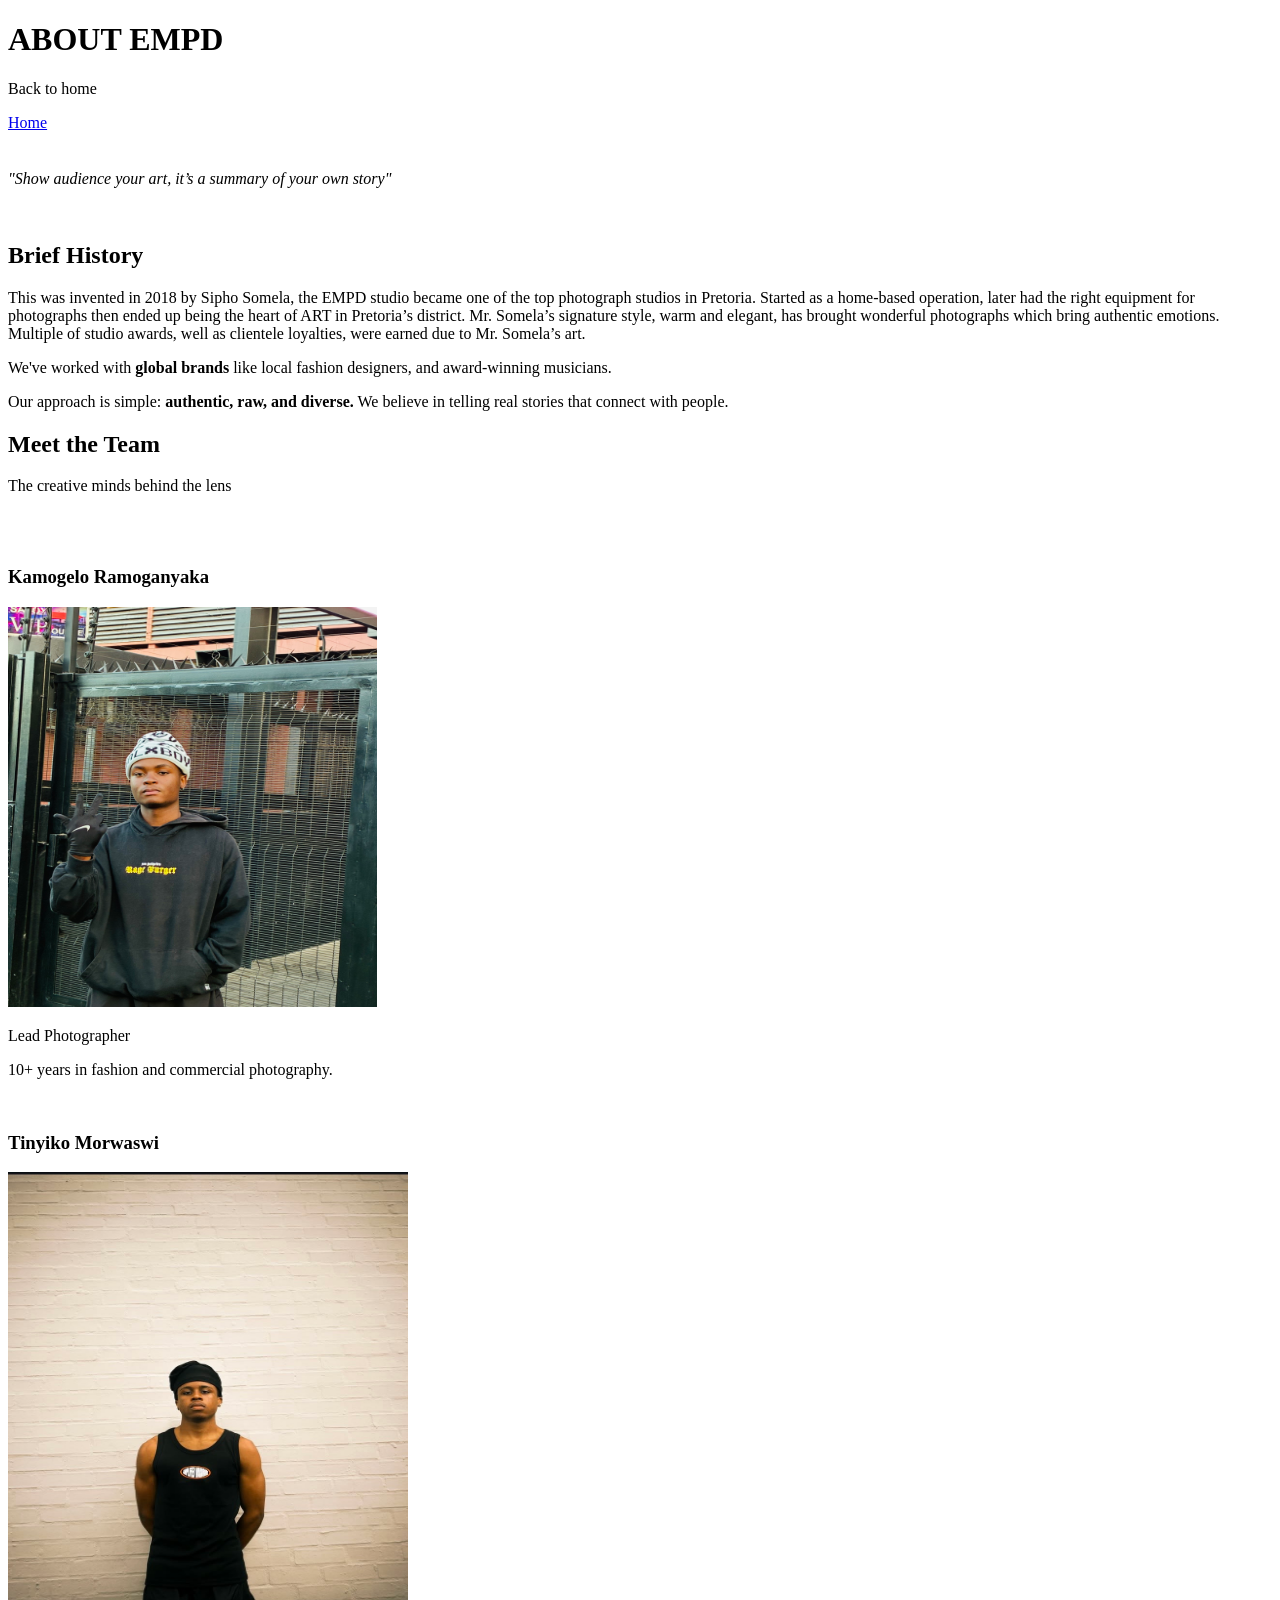
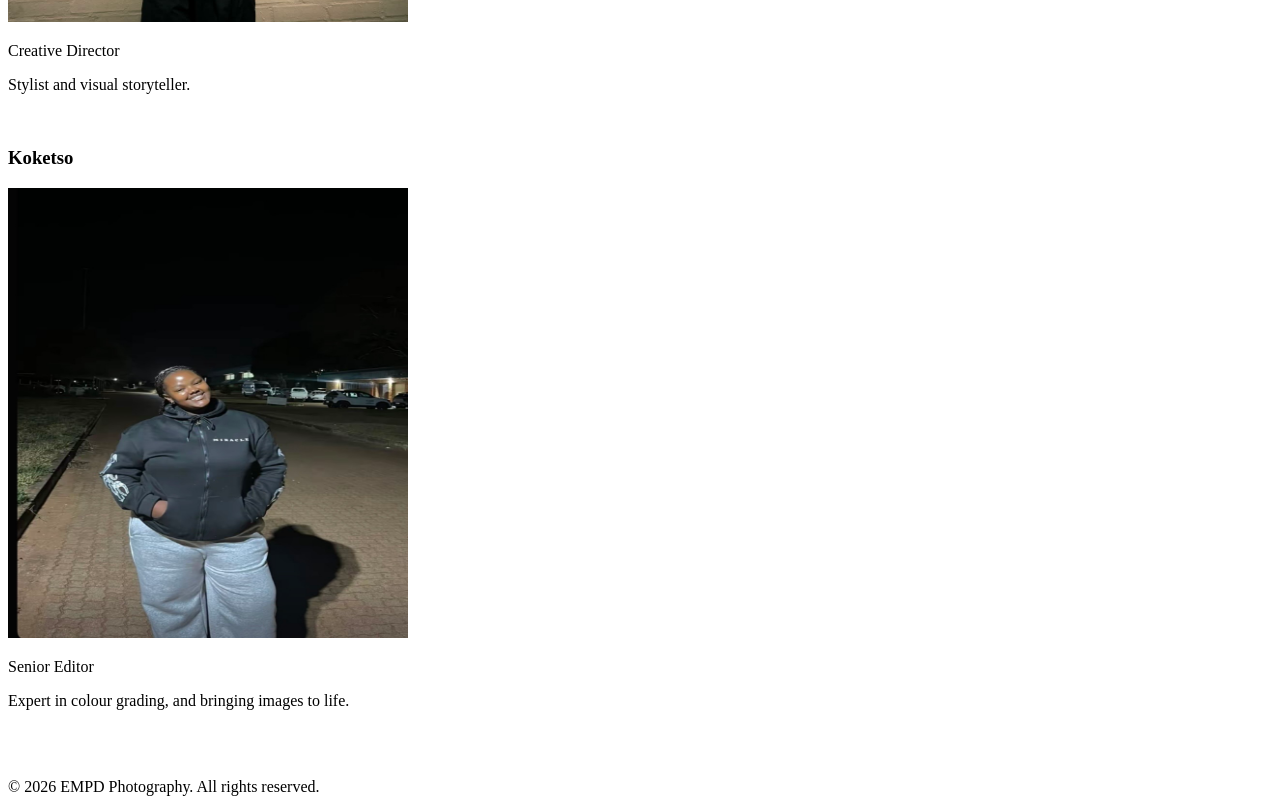
==== about.html @ b6ccffa9 "first commit" ====
<!DOCTYPE html>
<html lang="en">
<head>
    <meta charset="UTF-8">
    <meta name="viewport" content="width=device-width, initial-scale=1.0">
    <title>About</title>
</head>
<body>
    <h1>ABOUT <span> EMPD </span></h1>
     <section >
        <p>Back to home </p>
        <a href="index.html" > Home </a>
        
        <div >
            <br>
            <h2></h2>
            <p><em>"Show audience your art, it’s a summary of your own story"</em></p>
            <br>
            <!--image-->
            <h2>Brief History</h2>
    
            <p>This was invented in 2018 by Sipho Somela, the EMPD studio became one of the top photograph studios in Pretoria.
                 Started as a home-based operation, later had the right equipment for photographs then ended up being the heart of ART in Pretoria’s district.
                 Mr. Somela’s signature style, warm and elegant, has brought wonderful photographs which bring authentic emotions.
                 Multiple of studio awards, well as clientele loyalties, were earned due to Mr. Somela’s art.</p>
                 <p>We've worked with <strong>global brands</strong> like local fashion designers, and award-winning musicians. </p>
                    
                <p>Our approach is simple: <strong>authentic, raw, and diverse.</strong> We believe in telling real stories that connect with people.</p>
            <div >



               <section >
                  <div >
                        <h2 >Meet the Team</h2>
                        <p>The creative minds behind the lens</p>
                         <br>
                         <br>
            
                  <div >
                <!-- Team Member 1 -->
                    <div >
                       
                           <div >
                            
                            <h3>Kamogelo Ramoganyaka</h3>
                             </div>
                           <img src="images\kamo.jpeg" alt="Kamogelo Ramoganyaka" width="369" height="400" > 
                    </div>
                    
                    <p >Lead Photographer</p>
                    <p>10+ years in fashion and commercial photography.</p>
                </div>
                <br>

                <!-- Team Member 2 -->
                <div >
                    <div>
                        <div>
                            
                            <h3>Tinyiko Morwaswi</h3>
                        </div>
                        <img src="images\tj.jpg" alt="Tinyiko Morwaswi" width="400" height="450"> 
                    </div>
                    
                    <p >Creative Director</p>
                    <p >Stylist and visual storyteller.</p>
                </div>
                <br>

                <!-- Team Member 3 -->
                <div >
                    <div>
                        <div>
                            
                            <h3>Koketso</h3>
                        </div>
                        <img src="images\koketso.jpg" alt="Koketso" width="400" height="450"> 
                    </div>
                    
                    <p>Senior Editor</p>
                    <p>Expert in colour grading, and bringing images to life.</p>
                </div>
            </div>
        </div>
      

        
        
    </section>
    <br>
    <br>
    <div >
                <p>&copy; 2026 EMPD Photography. All rights reserved.</p>
            </div>
    
</body>
</html>
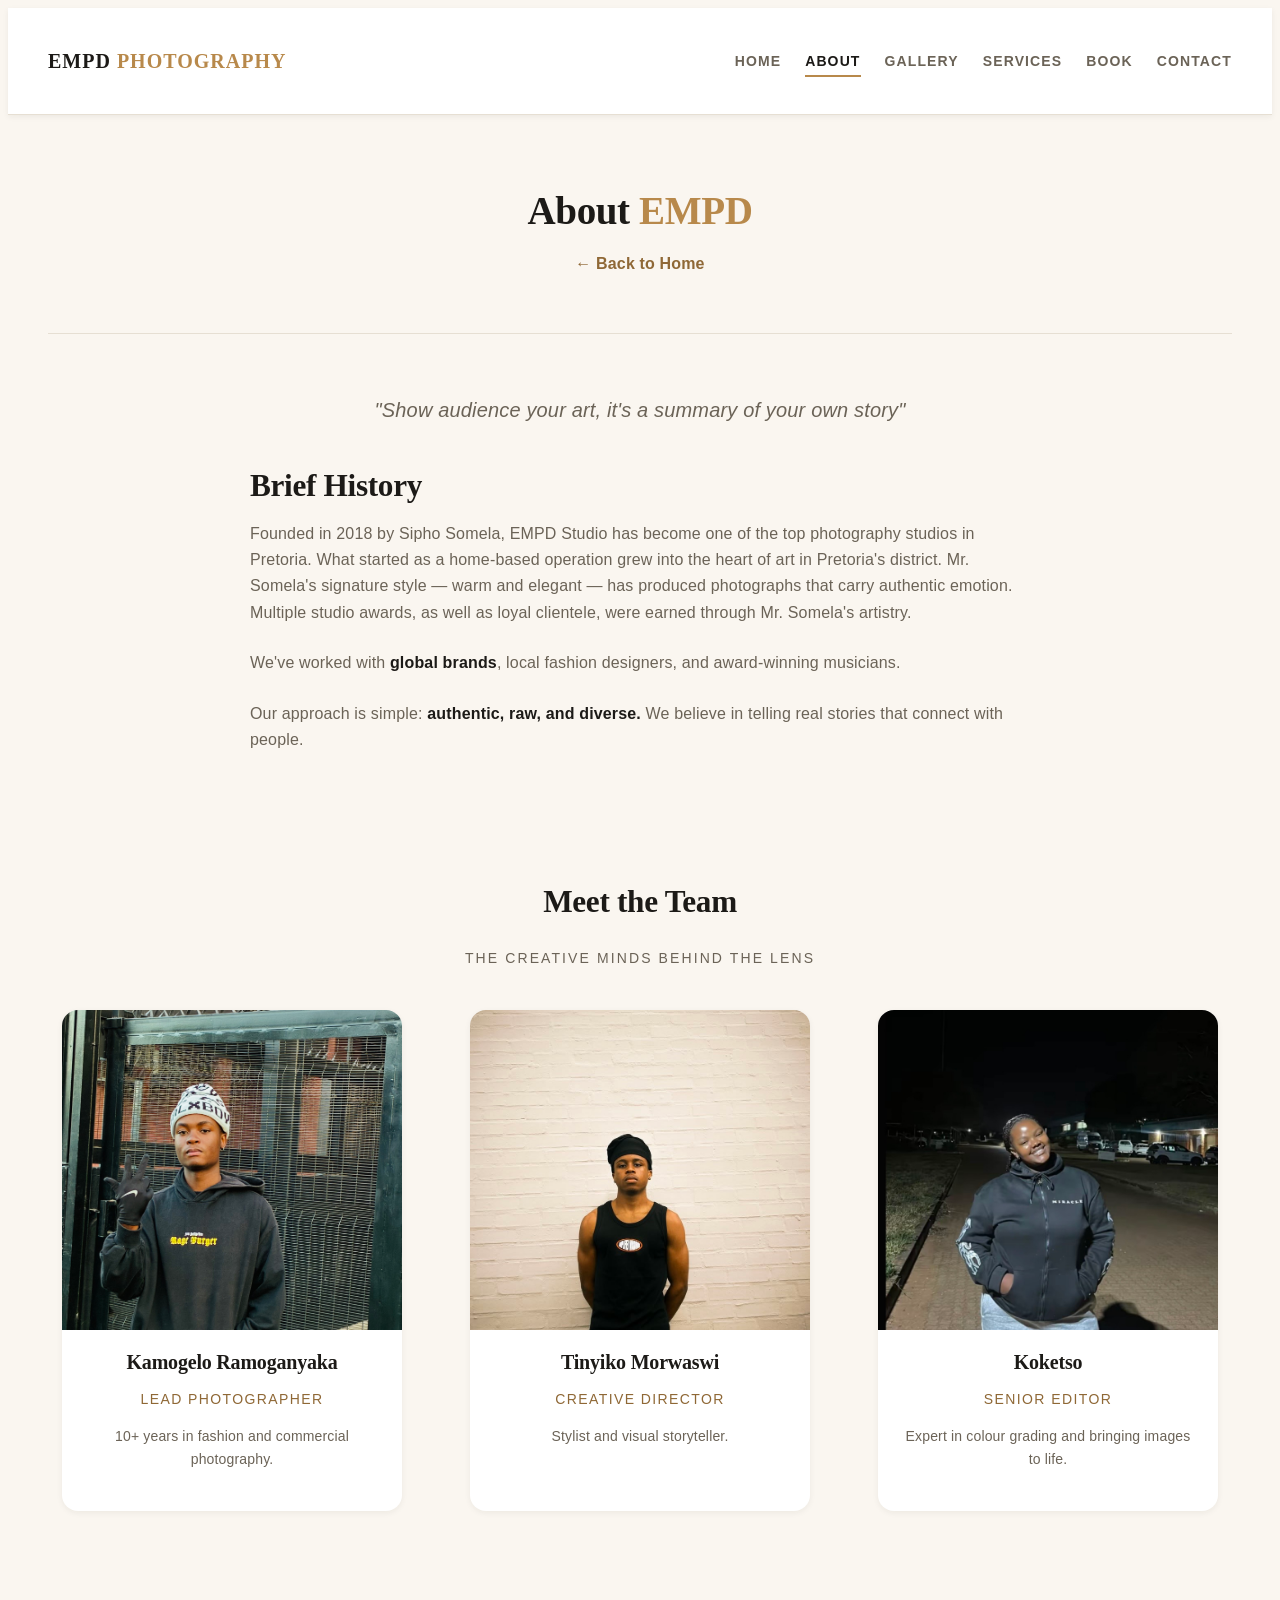
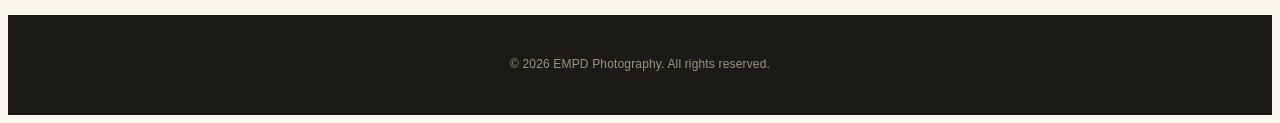
==== commit f55440b9: "new file( css) well as changes in html" ====
--- a/about.html
+++ b/about.html
@@ -4,95 +4,81 @@
     <meta charset="UTF-8">
     <meta name="viewport" content="width=device-width, initial-scale=1.0">
     <title>About</title>
+    <link rel="stylesheet" href="style.css">
 </head>
 <body>
-    <h1>ABOUT <span> EMPD </span></h1>
-     <section >
-        <p>Back to home </p>
-        <a href="index.html" > Home </a>
-        
-        <div >
-            <br>
-            <h2></h2>
-            <p><em>"Show audience your art, it’s a summary of your own story"</em></p>
-            <br>
-            <!--image-->
+     <header class="site-header">
+        <h1 class="logo">EMPD <span>Photography</span></h1>
+        <nav class="main-nav" aria-label="Main navigation">
+            <ul>
+                <li><a href="index.html">Home</a></li>
+                <li><a href="about.html" class="active">About</a></li>
+                <li><a href="gallery.html">Gallery</a></li>
+                <li><a href="service.html">Services</a></li>
+                <li><a href="book.html">Book</a></li>
+                <li><a href="contact.html">Contact</a></li>
+            </ul>
+        </nav>
+    </header>
+
+    <main>
+
+        <section class="page-hero">
+            <h1>About <span>EMPD</span></h1>
+            <p><a href="index.html" class="text-link">← Back to Home</a></p>
+        </section>
+
+        <section class="about-story">
+            <p class="quote"><em>"Show audience your art, it's a summary of your own story"</em></p>
+
             <h2>Brief History</h2>
-    
-            <p>This was invented in 2018 by Sipho Somela, the EMPD studio became one of the top photograph studios in Pretoria.
-                 Started as a home-based operation, later had the right equipment for photographs then ended up being the heart of ART in Pretoria’s district.
-                 Mr. Somela’s signature style, warm and elegant, has brought wonderful photographs which bring authentic emotions.
-                 Multiple of studio awards, well as clientele loyalties, were earned due to Mr. Somela’s art.</p>
-                 <p>We've worked with <strong>global brands</strong> like local fashion designers, and award-winning musicians. </p>
-                    
-                <p>Our approach is simple: <strong>authentic, raw, and diverse.</strong> We believe in telling real stories that connect with people.</p>
-            <div >
+            <p>
+                Founded in 2018 by Sipho Somela, EMPD Studio has become one of the top photography studios in Pretoria.
+                What started as a home-based operation grew into the heart of art in Pretoria's district.
+                Mr. Somela's signature style — warm and elegant — has produced photographs that carry authentic emotion.
+                Multiple studio awards, as well as loyal clientele, were earned through Mr. Somela's artistry.
+            </p>
+            <p>We've worked with <strong>global brands</strong>, local fashion designers, and award-winning musicians.</p>
+            <p>Our approach is simple: <strong>authentic, raw, and diverse.</strong> We believe in telling real stories that connect with people.</p>
+        </section>
 
+        <section class="team">
+            <header class="section-head">
+                <h2>Meet the Team</h2>
+                <p>The creative minds behind the lens</p>
+            </header>
 
+            <div class="team-grid">
 
-               <section >
-                  <div >
-                        <h2 >Meet the Team</h2>
-                        <p>The creative minds behind the lens</p>
-                         <br>
-                         <br>
-            
-                  <div >
-                <!-- Team Member 1 -->
-                    <div >
-                       
-                           <div >
-                            
-                            <h3>Kamogelo Ramoganyaka</h3>
-                             </div>
-                           <img src="images\kamo.jpeg" alt="Kamogelo Ramoganyaka" width="369" height="400" > 
-                    </div>
-                    
-                    <p >Lead Photographer</p>
+                <article class="team-member">
+                    <img src="images/kamo.jpeg" alt="Kamogelo Ramoganyaka" width="369" height="400">
+                    <h3>Kamogelo Ramoganyaka</h3>
+                    <p class="role">Lead Photographer</p>
                     <p>10+ years in fashion and commercial photography.</p>
-                </div>
-                <br>
+                </article>
 
-                <!-- Team Member 2 -->
-                <div >
-                    <div>
-                        <div>
-                            
-                            <h3>Tinyiko Morwaswi</h3>
-                        </div>
-                        <img src="images\tj.jpg" alt="Tinyiko Morwaswi" width="400" height="450"> 
-                    </div>
-                    
-                    <p >Creative Director</p>
-                    <p >Stylist and visual storyteller.</p>
-                </div>
-                <br>
+                <article class="team-member">
+                    <img src="images/tj.jpg" alt="Tinyiko Morwaswi" width="400" height="450">
+                    <h3>Tinyiko Morwaswi</h3>
+                    <p class="role">Creative Director</p>
+                    <p>Stylist and visual storyteller.</p>
+                </article>
 
-                <!-- Team Member 3 -->
-                <div >
-                    <div>
-                        <div>
-                            
-                            <h3>Koketso</h3>
-                        </div>
-                        <img src="images\koketso.jpg" alt="Koketso" width="400" height="450"> 
-                    </div>
-                    
-                    <p>Senior Editor</p>
-                    <p>Expert in colour grading, and bringing images to life.</p>
-                </div>
+                <article class="team-member">
+                    <img src="images/koketso.jpg" alt="Koketso" width="400" height="450">
+                    <h3>Koketso</h3>
+                    <p class="role">Senior Editor</p>
+                    <p>Expert in colour grading and bringing images to life.</p>
+                </article>
+
             </div>
-        </div>
-      
+        </section>
 
-        
-        
-    </section>
-    <br>
-    <br>
-    <div >
-                <p>&copy; 2026 EMPD Photography. All rights reserved.</p>
-            </div>
+    </main>
+
+    <footer class="site-footer">
+        <p>&copy; 2026 EMPD Photography. All rights reserved.</p>
+    </footer>
     
 </body>
 </html>
--- a/style.css
+++ b/style.css
@@ -0,0 +1,730 @@
+*::before,
+*::after {
+    box-sizing: border-box;
+    margin: 0;
+    padding: 0;
+}
+html {
+    scroll-behavior: smooth;
+    -webkit-text-size-adjust: 100%;
+}
+
+img, picture, video {
+    display: block;
+    max-width: 100%;
+    height: auto;
+}
+ul, ol { list-style: none; }
+
+a { text-decoration: none; color: inherit; }
+
+button, input, textarea, select {
+    font: inherit;
+    color: inherit;
+}
+:root {
+    --color-bg:          #faf6f0;
+    --color-surface:     #ffffff;
+    --color-ink:         #1c1a17;
+    --color-muted:       #6b6357;
+    --color-border:      #e6dfd3;
+    --color-primary:     #1c1a17;
+    --color-accent:      #b8894b;
+    --color-accent-dark: #8f6836;
+
+    --fs-xs:   0.75rem;
+    --fs-sm:   0.875rem;
+    --fs-base: 1rem;
+    --fs-md:   1.25rem;
+    --fs-lg:   1.563rem;
+    --fs-xl:   1.953rem;
+    --fs-2xl:  2.441rem;
+    --fs-3xl:  3.052rem;
+
+    --space-xs: 0.5rem;
+    --space-sm: 1rem;
+    --space-md: 1.5rem;
+    --space-lg: 2.5rem;
+    --space-xl: 4rem;
+
+    --radius:    10px;
+    --radius-lg: 16px;
+    --shadow-sm: 0 2px 6px rgba(28, 26, 23, 0.06);
+    --shadow-md: 0 8px 24px rgba(28, 26, 23, 0.08);
+    --shadow-lg: 0 16px 40px rgba(28, 26, 23, 0.12);
+
+    --font-body: "Helvetica Neue", Helvetica, Arial, sans-serif;
+    --font-head: Georgia, "Times New Roman", serif;
+
+    --container: 1200px;
+}
+body {
+    font-family: var(--font-body);
+    font-size: var(--fs-base);
+    line-height: 1.65;
+    color: var(--color-ink);
+    background-color: var(--color-bg);
+    letter-spacing: 0.01em;
+}
+h1, h2, h3, h4 {
+    font-family: var(--font-head);
+    font-weight: 700;
+    line-height: 1.2;
+    letter-spacing: -0.01em;
+    color: var(--color-ink);
+}
+
+h1 { font-size: var(--fs-2xl); }
+h2 { font-size: var(--fs-xl); }
+h3 { font-size: var(--fs-lg); }
+h4 { font-size: var(--fs-md); }
+
+p { margin-bottom: var(--space-sm); }
+em { font-style: italic; color: var(--color-muted); }
+strong { font-weight: 700; color: var(--color-ink); }
+span { color: var(--color-accent); }
+
+.site-header {
+    display: flex;
+    align-items: center;
+    justify-content: space-between;
+    gap: var(--space-md);
+    padding: var(--space-md) var(--space-lg);
+    background-color: var(--color-surface);
+    border-bottom: 1px solid var(--color-border);
+    position: sticky;
+    top: 0;
+    z-index: 100;
+    box-shadow: var(--shadow-sm);
+}
+.logo {
+    font-size: var(--fs-md);
+    letter-spacing: 0.05em;
+    text-transform: uppercase;
+}
+
+.main-nav ul {
+    display: flex;
+    align-items: center;
+    gap: var(--space-md);
+    flex-wrap: wrap;
+}
+.main-nav a {
+    font-size: var(--fs-sm);
+    font-weight: 600;
+    text-transform: uppercase;
+    letter-spacing: 0.08em;
+    color: var(--color-muted);
+    padding: 0.35rem 0;
+    border-bottom: 2px solid transparent;
+    transition: color 0.2s ease, border-color 0.2s ease;
+}
+.main-nav a:hover,
+.main-nav a:focus-visible {
+    color: var(--color-ink);
+    border-bottom-color: var(--color-accent);
+    outline: none;
+}
+
+.main-nav a.active {
+    color: var(--color-ink);
+    border-bottom-color: var(--color-accent);
+}
+main {
+    max-width: var(--container);
+    margin: 0 auto;
+    padding: 0 var(--space-lg);
+}
+section { padding: var(--space-lg) 0; }
+
+.section-head {
+    text-align: center;
+    margin-bottom: var(--space-lg);
+}
+
+.section-head p {
+    color: var(--color-muted);
+    font-size: var(--fs-sm);
+    text-transform: uppercase;
+    letter-spacing: 0.15em;
+}.hero {
+    padding: var(--space-xl) 0;
+    text-align: center;
+    border-bottom: 1px solid var(--color-border);
+}
+
+.hero-content {
+    max-width: 720px;
+    margin: 0 auto;
+    display: flex;
+    flex-direction: column;
+    gap: var(--space-md);
+    align-items: center;
+}
+.hero .tagline {
+    font-size: var(--fs-md);
+    color: var(--color-muted);
+}
+
+.hero h2 { font-size: var(--fs-3xl); }
+
+.hero-actions {
+    display: flex;
+    gap: var(--space-sm);
+    flex-wrap: wrap;
+    justify-content: center;
+}
+.btn {
+    display: inline-block;
+    padding: 0.85rem 1.75rem;
+    border-radius: var(--radius);
+    font-size: var(--fs-sm);
+    font-weight: 700;
+    letter-spacing: 0.1em;
+    text-transform: uppercase;
+    border: 2px solid transparent;
+    cursor: pointer;
+    transition: background-color 0.2s ease,
+                color 0.2s ease,
+                border-color 0.2s ease,
+                transform 0.15s ease;
+}
+.btn-primary {
+    background-color: var(--color-primary);
+    color: #fff;
+}
+
+.btn-primary:hover,
+.btn-primary:focus-visible {
+    background-color: var(--color-accent);
+    color: #fff;
+    transform: translateY(-2px);
+    outline: none;
+}
+.btn-outline {
+    background-color: transparent;
+    color: var(--color-ink);
+    border-color: var(--color-ink);
+}
+
+.btn-outline:hover,
+.btn-outline:focus-visible {
+    background-color: var(--color-ink);
+    color: #fff;
+    transform: translateY(-2px);
+    outline: none;
+}
+.text-link {
+    color: var(--color-accent-dark);
+    font-weight: 600;
+    border-bottom: 1px solid transparent;
+    transition: border-color 0.2s ease, color 0.2s ease;
+}
+
+.text-link:hover,
+.text-link:focus-visible {
+    border-bottom-color: var(--color-accent);
+    color: var(--color-ink);
+    outline: none;
+}
+.projects-grid {
+    display: grid;
+    grid-template-columns: repeat(auto-fit, minmax(240px, 1fr));
+    gap: var(--space-md);
+}
+
+.project-card {
+    background-color: var(--color-surface);
+    border-radius: var(--radius-lg);
+    overflow: hidden;
+    box-shadow: var(--shadow-sm);
+    transition: transform 0.25s ease, box-shadow 0.25s ease;
+    display: flex;
+    flex-direction: column;
+}
+.project-card:hover {
+    transform: translateY(-6px);
+    box-shadow: var(--shadow-lg);
+}
+
+.project-card img {
+    width: 100%;
+    height: 240px;
+    object-fit: cover;
+}
+.project-card h3,
+.project-card p { padding: 0 var(--space-md); }
+
+.project-card h3 {
+    margin-top: var(--space-sm);
+    font-size: var(--fs-md);
+}
+
+.project-card p {
+    padding-bottom: var(--space-md);
+    color: var(--color-muted);
+    font-size: var(--fs-sm);
+}
+.info-strip {
+    display: grid;
+    grid-template-columns: repeat(auto-fit, minmax(280px, 1fr));
+    gap: var(--space-md);
+    border-top: 1px solid var(--color-border);
+    border-bottom: 1px solid var(--color-border);
+}
+.info-card {
+    text-align: center;
+    padding: var(--space-lg);
+    background-color: var(--color-surface);
+    border-radius: var(--radius-lg);
+    box-shadow: var(--shadow-sm);
+}
+
+.info-card h3 { margin-bottom: var(--space-xs); }
+
+.info-card p {
+    color: var(--color-muted);
+    margin-bottom: var(--space-sm);
+}
+.page-hero {
+    text-align: center;
+    padding: var(--space-lg) 0;
+    border-bottom: 1px solid var(--color-border);
+}
+
+.page-hero h1 {
+    font-size: var(--fs-2xl);
+    margin-bottom: var(--space-xs);
+}
+.page-hero p { color: var(--color-muted); }
+
+.about-story {
+    max-width: 780px;
+    margin: 0 auto;
+}
+
+.about-story .quote {
+    font-size: var(--fs-md);
+    text-align: center;
+    margin-bottom: var(--space-lg);
+}
+
+.about-story h2 { margin-bottom: var(--space-sm); }
+
+.about-story p {
+    color: var(--color-muted);
+    margin-bottom: var(--space-md);
+}
+
+.team-grid {
+    display: grid;
+    grid-template-columns: repeat(auto-fit, minmax(240px, 1fr));
+    gap: var(--space-lg);
+    justify-items: center;
+}
+
+.team-member {
+    background-color: var(--color-surface);
+    border-radius: var(--radius-lg);
+    overflow: hidden;
+    text-align: center;
+    padding-bottom: var(--space-md);
+    box-shadow: var(--shadow-sm);
+    transition: transform 0.25s ease, box-shadow 0.25s ease;
+    width: 100%;
+    max-width: 340px;
+}
+
+.team-member:hover {
+    transform: translateY(-6px);
+    box-shadow: var(--shadow-md);
+}
+
+.team-member img {
+    width: 100%;
+    height: 320px;
+    object-fit: cover;
+    margin-bottom: var(--space-sm);
+}
+
+.team-member h3 {
+    font-size: var(--fs-md);
+    margin-bottom: 0.25rem;
+}
+
+.team-member .role {
+    color: var(--color-accent-dark);
+    font-size: var(--fs-sm);
+    text-transform: uppercase;
+    letter-spacing: 0.1em;
+    margin-bottom: var(--space-xs);
+}
+
+.team-member p:last-child {
+    color: var(--color-muted);
+    font-size: var(--fs-sm);
+    padding: 0 var(--space-md);
+}
+.gallery-grid {
+    display: grid;
+    grid-template-columns: repeat(auto-fit, minmax(220px, 1fr));
+    gap: var(--space-sm);
+    padding: var(--space-lg) 0;
+}
+
+.gallery-grid figure {
+    overflow: hidden;
+    border-radius: var(--radius);
+    box-shadow: var(--shadow-sm);
+}
+
+.gallery-grid img {
+    width: 100%;
+    height: 260px;
+    object-fit: cover;
+    transition: transform 0.4s ease;
+}
+
+.gallery-grid figure:hover img { transform: scale(1.06); }
+
+/* ---------------------------------------------------------
+   12. SERVICES
+   --------------------------------------------------------- */
+.services-intro {
+    max-width: 720px;
+    margin: 0 auto;
+    text-align: center;
+}
+
+.services-intro h2 { margin-bottom: var(--space-sm); }
+
+.services-intro p {
+    color: var(--color-muted);
+    margin-bottom: var(--space-lg);
+}
+
+.services-grid {
+    display: grid;
+    grid-template-columns: repeat(auto-fit, minmax(280px, 1fr));
+    gap: var(--space-md);
+}
+
+.service-card {
+    background-color: var(--color-surface);
+    border-radius: var(--radius-lg);
+    padding: var(--space-lg);
+    box-shadow: var(--shadow-sm);
+    display: flex;
+    flex-direction: column;
+    gap: var(--space-sm);
+    transition: transform 0.25s ease, box-shadow 0.25s ease;
+    border-top: 4px solid var(--color-accent);
+}
+
+.service-card:hover {
+    transform: translateY(-6px);
+    box-shadow: var(--shadow-md);
+}
+
+.service-card h3 { font-size: var(--fs-md); }
+
+.service-card h4 {
+    font-size: var(--fs-sm);
+    text-transform: uppercase;
+    letter-spacing: 0.1em;
+    color: var(--color-accent-dark);
+    margin-top: var(--space-xs);
+}
+
+.service-card p {
+    color: var(--color-muted);
+    font-size: var(--fs-sm);
+}
+
+.service-card ul {
+    list-style: disc inside;
+    color: var(--color-muted);
+    font-size: var(--fs-sm);
+}
+
+.service-card ul li { margin-bottom: 0.25rem; }
+
+.service-card .price {
+    font-family: var(--font-head);
+    font-size: var(--fs-md);
+    font-weight: 700;
+    color: var(--color-ink);
+    margin-top: auto;
+}
+
+.rating {
+    max-width: 640px;
+    margin: var(--space-lg) auto 0;
+    text-align: center;
+    padding: var(--space-lg);
+    background-color: var(--color-surface);
+    border-radius: var(--radius-lg);
+    box-shadow: var(--shadow-sm);
+}
+
+.rating h3 { margin-bottom: var(--space-md); }
+
+.rating-form fieldset {
+    border: none;
+    display: flex;
+    justify-content: center;
+    gap: var(--space-md);
+    flex-wrap: wrap;
+    margin-bottom: var(--space-md);
+}
+
+.rating-form legend {
+    font-size: var(--fs-sm);
+    color: var(--color-muted);
+    margin-bottom: var(--space-sm);
+    width: 100%;
+}
+
+.rating-form label {
+    display: inline-flex;
+    align-items: center;
+    gap: 0.25rem;
+    font-size: var(--fs-base);
+    cursor: pointer;
+}
+
+/* ---------------------------------------------------------
+   13. BOOKING FORM
+   --------------------------------------------------------- */
+.booking-form-wrap {
+    max-width: 640px;
+    margin: var(--space-lg) auto;
+    padding: var(--space-lg);
+    background-color: var(--color-surface);
+    border-radius: var(--radius-lg);
+    box-shadow: var(--shadow-md);
+}
+
+.booking-form fieldset {
+    border: 1px solid var(--color-border);
+    border-radius: var(--radius);
+    padding: var(--space-md);
+    margin-bottom: var(--space-md);
+}
+
+.booking-form legend {
+    padding: 0 var(--space-xs);
+    font-family: var(--font-head);
+    font-size: var(--fs-md);
+    font-weight: 700;
+    color: var(--color-ink);
+}
+
+.booking-form label {
+    display: block;
+    font-size: var(--fs-sm);
+    font-weight: 600;
+    color: var(--color-muted);
+    margin-bottom: 0.35rem;
+    margin-top: var(--space-sm);
+}
+
+.booking-form input[type="text"] {
+    width: 100%;
+    padding: 0.75rem var(--space-sm);
+    border: 1px solid var(--color-border);
+    border-radius: var(--radius);
+    background-color: var(--color-bg);
+    font-size: var(--fs-base);
+    transition: border-color 0.2s ease, box-shadow 0.2s ease;
+}
+
+.booking-form input[type="text"]:focus {
+    outline: none;
+    border-color: var(--color-accent);
+    box-shadow: 0 0 0 3px rgba(184, 137, 75, 0.15);
+}
+
+.booking-form .btn { margin-top: var(--space-md); }
+.contact-grid {
+    display: grid;
+    grid-template-columns: 1fr 1.4fr;
+    gap: var(--space-lg);
+    padding: var(--space-lg) 0;
+}
+
+.contact-card {
+    background-color: var(--color-surface);
+    padding: var(--space-lg);
+    border-radius: var(--radius-lg);
+    box-shadow: var(--shadow-sm);
+}
+
+.contact-card h3 {
+    margin-bottom: var(--space-sm);
+    font-size: var(--fs-md);
+}
+
+.contact-card h4 {
+    margin-top: var(--space-md);
+    margin-bottom: var(--space-xs);
+    font-size: var(--fs-sm);
+    text-transform: uppercase;
+    letter-spacing: 0.1em;
+    color: var(--color-accent-dark);
+}
+
+.contact-card ul {
+    list-style: disc inside;
+    color: var(--color-muted);
+    font-size: var(--fs-sm);
+}
+
+.contact-card li { margin-bottom: 0.25rem; }
+
+.faq h2 { margin-bottom: var(--space-md); }
+
+.faq details {
+    border-bottom: 1px solid var(--color-border);
+    padding: var(--space-sm) 0;
+}
+
+.faq summary {
+    cursor: pointer;
+    font-family: var(--font-head);
+    font-size: var(--fs-md);
+    font-weight: 700;
+    list-style: none;
+    position: relative;
+    padding-right: var(--space-md);
+}
+
+.faq summary::-webkit-details-marker { display: none; }
+
+.faq summary::after {
+    content: "+";
+    position: absolute;
+    right: 0;
+    top: 0;
+    color: var(--color-accent);
+    font-size: var(--fs-lg);
+    line-height: 1;
+}
+
+.faq details[open] summary::after { content: "–"; }
+
+.faq details p {
+    margin-top: var(--space-xs);
+    color: var(--color-muted);
+    font-size: var(--fs-sm);
+}
+.site-footer {
+    text-align: center;
+    padding: var(--space-lg);
+    background-color: var(--color-ink);
+    color: #d9d2c5;
+    margin-top: var(--space-xl);
+}
+
+.site-footer h2,
+.site-footer h4 {
+    color: #fff;
+    margin-bottom: var(--space-sm);
+}
+
+.site-footer ul {
+    display: flex;
+    justify-content: center;
+    flex-wrap: wrap;
+    gap: var(--space-md);
+    margin-bottom: var(--space-md);
+}
+
+.site-footer a {
+    color: #d9d2c5;
+    font-size: var(--fs-sm);
+    transition: color 0.2s ease;
+}
+
+.site-footer a:hover,
+.site-footer a:focus-visible {
+    color: var(--color-accent);
+    outline: none;
+}
+
+.site-footer p {
+    font-size: var(--fs-xs);
+    color: #9c937f;
+    margin: 0;
+}
+@media (max-width: 900px) {
+    :root {
+        --fs-3xl: 2.4rem;
+        --fs-2xl: 2rem;
+        --fs-xl:  1.6rem;
+    }
+
+    main { padding: 0 var(--space-md); }
+
+    .site-header {
+        flex-direction: column;
+        align-items: flex-start;
+        gap: var(--space-sm);
+        padding: var(--space-sm) var(--space-md);
+    }
+
+    .main-nav ul { gap: var(--space-sm); }
+
+    .contact-grid { grid-template-columns: 1fr; }
+}
+@media (max-width: 600px) {
+    :root {
+        --fs-3xl: 2rem;
+        --fs-2xl: 1.65rem;
+        --fs-xl:  1.4rem;
+        --fs-lg:  1.2rem;
+    }
+
+    main { padding: 0 var(--space-sm); }
+    section { padding: var(--space-md) 0; }
+
+    .site-header { padding: var(--space-sm); }
+    .logo { font-size: var(--fs-base); }
+
+    .main-nav ul {
+        flex-direction: column;
+        align-items: flex-start;
+        width: 100%;
+        gap: var(--space-xs);
+    }
+
+    .hero { padding: var(--space-lg) 0; }
+
+    .hero-actions {
+        flex-direction: column;
+        width: 100%;
+    }
+
+    .hero-actions .btn { width: 100%; text-align: center; }
+
+    .projects-grid,
+    .team-grid,
+    .gallery-grid,
+    .services-grid,
+    .info-strip,
+    .contact-grid {
+        grid-template-columns: 1fr;
+    }
+
+    .booking-form-wrap,
+    .rating { padding: var(--space-md); }
+
+    .project-card img,
+    .team-member img,
+    .gallery-grid img { height: 220px; }
+
+    .site-footer ul {
+        flex-direction: column;
+        gap: var(--space-xs);
+    }
+}
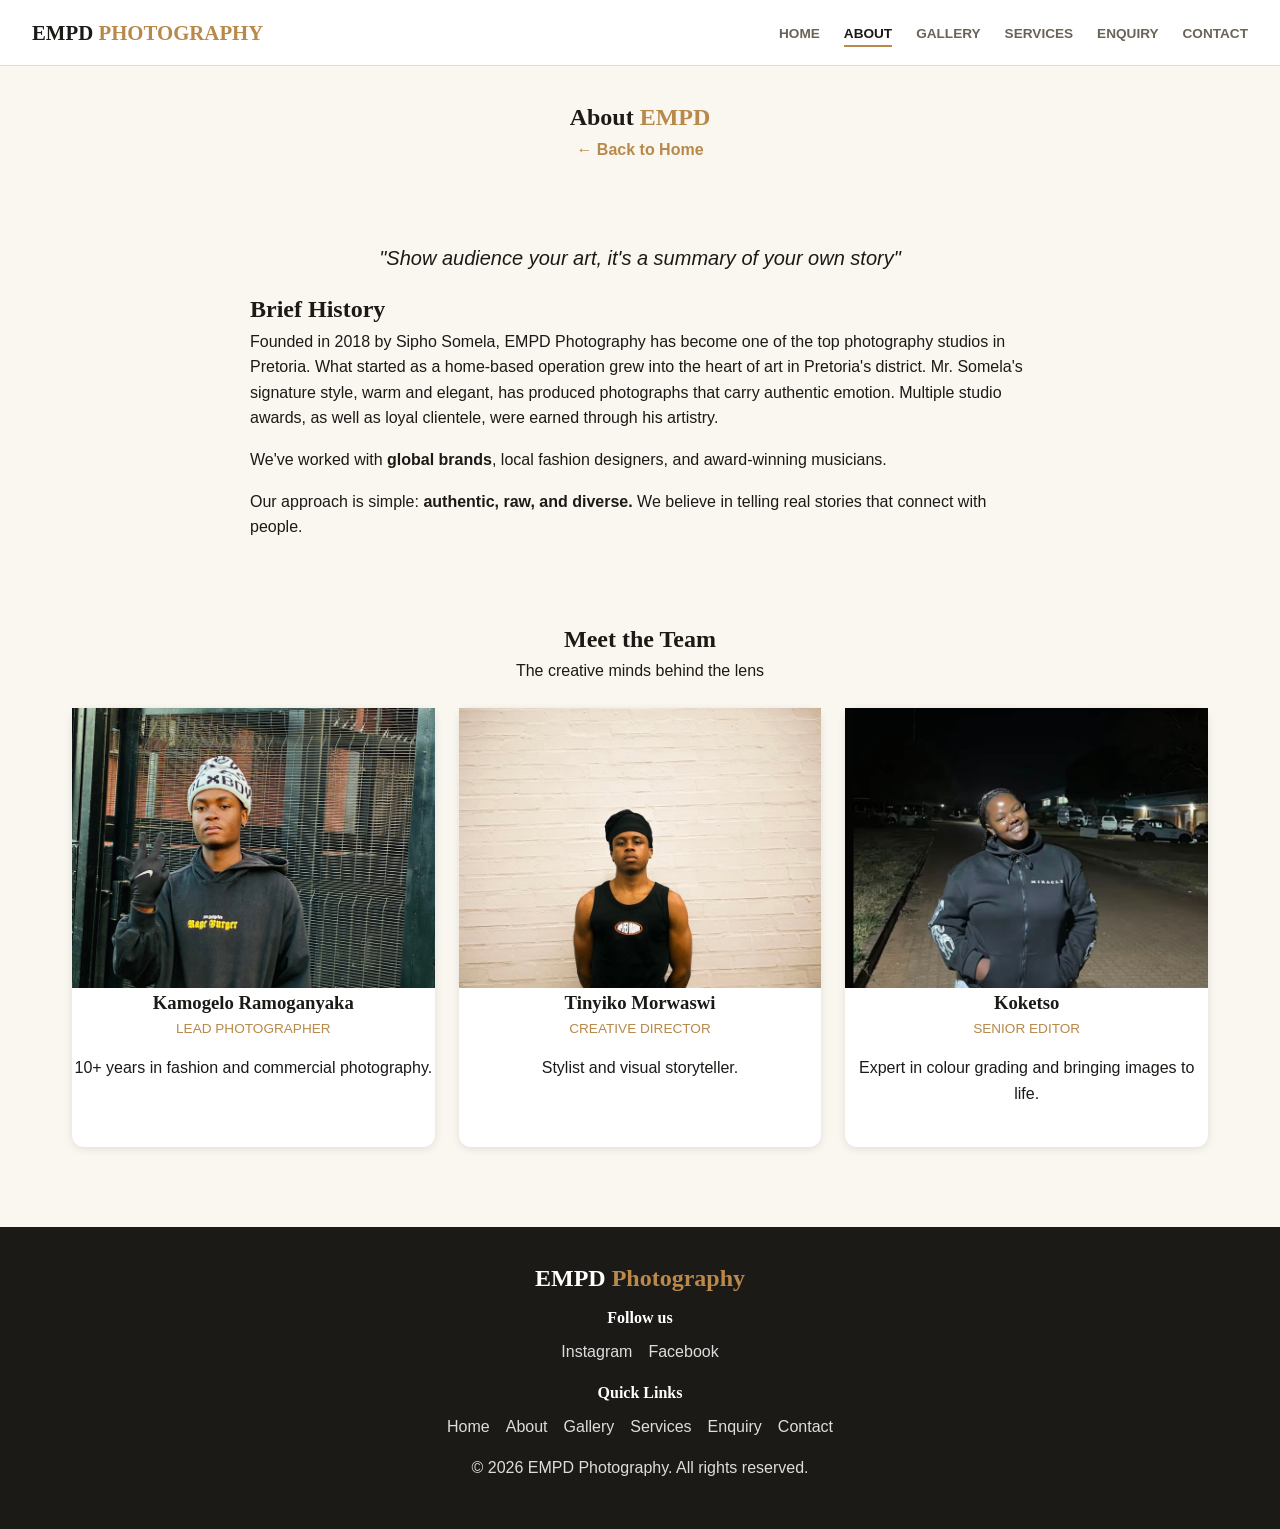
==== commit 2f163ab6: "changes" ====
--- a/about.html
+++ b/about.html
@@ -3,26 +3,29 @@
 <head>
     <meta charset="UTF-8">
     <meta name="viewport" content="width=device-width, initial-scale=1.0">
-    <title>About</title>
+    <title>About | EMPD Photography</title>
+    <meta name="description" content="Meet the team behind EMPD Photography, founded in 2018 by Sipho Somela. Authentic, raw and diverse photography from Pretoria.">
+    <meta name="keywords" content="about EMPD, Sipho Somela, Pretoria photography studio, photography team, South African photographers">
     <link rel="stylesheet" href="style.css">
+    <script src="script.js" defer></script>
 </head>
 <body>
-     <header class="site-header">
-        <h1 class="logo">EMPD <span>Photography</span></h1>
+
+    <header class="site-header">
+        <a href="index.html" class="logo">EMPD <span>Photography</span></a>
         <nav class="main-nav" aria-label="Main navigation">
             <ul>
                 <li><a href="index.html">Home</a></li>
                 <li><a href="about.html" class="active">About</a></li>
                 <li><a href="gallery.html">Gallery</a></li>
                 <li><a href="service.html">Services</a></li>
-                <li><a href="book.html">Book</a></li>
+                <li><a href="enquiry.html">Enquiry</a></li>
                 <li><a href="contact.html">Contact</a></li>
             </ul>
         </nav>
     </header>
 
     <main>
-
         <section class="page-hero">
             <h1>About <span>EMPD</span></h1>
             <p><a href="index.html" class="text-link">← Back to Home</a></p>
@@ -33,52 +36,63 @@
 
             <h2>Brief History</h2>
             <p>
-                Founded in 2018 by Sipho Somela, EMPD Studio has become one of the top photography studios in Pretoria.
+                Founded in 2018 by Sipho Somela, EMPD Photography has become one of the top photography studios in Pretoria.
                 What started as a home-based operation grew into the heart of art in Pretoria's district.
-                Mr. Somela's signature style — warm and elegant — has produced photographs that carry authentic emotion.
-                Multiple studio awards, as well as loyal clientele, were earned through Mr. Somela's artistry.
+                Mr. Somela's signature style, warm and elegant, has produced photographs that carry authentic emotion.
+                Multiple studio awards, as well as loyal clientele, were earned through his artistry.
             </p>
             <p>We've worked with <strong>global brands</strong>, local fashion designers, and award-winning musicians.</p>
             <p>Our approach is simple: <strong>authentic, raw, and diverse.</strong> We believe in telling real stories that connect with people.</p>
         </section>
 
         <section class="team">
-            <header class="section-head">
+            <div class="section-head">
                 <h2>Meet the Team</h2>
                 <p>The creative minds behind the lens</p>
-            </header>
+            </div>
 
             <div class="team-grid">
-
                 <article class="team-member">
-                    <img src="images/kamo.jpeg" alt="Kamogelo Ramoganyaka" width="369" height="400">
+                    <img src="images/kamo.jpeg" alt="Portrait of Kamogelo Ramoganyaka, lead photographer" loading="lazy">
                     <h3>Kamogelo Ramoganyaka</h3>
                     <p class="role">Lead Photographer</p>
                     <p>10+ years in fashion and commercial photography.</p>
                 </article>
 
                 <article class="team-member">
-                    <img src="images/tj.jpg" alt="Tinyiko Morwaswi" width="400" height="450">
+                    <img src="images/tj.jpg" alt="Portrait of Tinyiko Morwaswi, creative director" loading="lazy">
                     <h3>Tinyiko Morwaswi</h3>
                     <p class="role">Creative Director</p>
                     <p>Stylist and visual storyteller.</p>
                 </article>
 
                 <article class="team-member">
-                    <img src="images/koketso.jpg" alt="Koketso" width="400" height="450">
+                    <img src="images/koketso.jpg" alt="Portrait of Koketso, senior editor" loading="lazy">
                     <h3>Koketso</h3>
                     <p class="role">Senior Editor</p>
                     <p>Expert in colour grading and bringing images to life.</p>
                 </article>
-
             </div>
         </section>
-
     </main>
-
     <footer class="site-footer">
+        <h2>EMPD <span>Photography</span></h2>
+        <h4>Follow us</h4>
+        <ul class="social-links">
+            <li><a href="https://www.instagram.com/" target="_blank" rel="noopener noreferrer">Instagram</a></li>
+            <li><a href="https://www.facebook.com/" target="_blank" rel="noopener noreferrer">Facebook</a></li>
+           
+        </ul>
+        <h4>Quick Links</h4>
+        <ul class="footer-links">
+            <li><a href="index.html">Home</a></li>
+            <li><a href="about.html">About</a></li>
+            <li><a href="gallery.html">Gallery</a></li>
+            <li><a href="service.html">Services</a></li>
+            <li><a href="enquiry.html">Enquiry</a></li>
+            <li><a href="contact.html">Contact</a></li>
+        </ul>
         <p>&copy; 2026 EMPD Photography. All rights reserved.</p>
     </footer>
-    
 </body>
 </html>
--- a/style.css
+++ b/style.css
@@ -1,730 +1,193 @@
-*::before,
-*::after {
-    box-sizing: border-box;
-    margin: 0;
-    padding: 0;
+:root {
+    --cream: #faf6f0;
+    --gold: #b8894b;
+    --dark: #1c1a17;
+    --grey: #6b6357;
 }
-html {
-    scroll-behavior: smooth;
-    -webkit-text-size-adjust: 100%;
-}
-
-img, picture, video {
-    display: block;
-    max-width: 100%;
-    height: auto;
-}
-ul, ol { list-style: none; }
-
-a { text-decoration: none; color: inherit; }
-
-button, input, textarea, select {
-    font: inherit;
-    color: inherit;
-}
-:root {
-    --color-bg:          #faf6f0;
-    --color-surface:     #ffffff;
-    --color-ink:         #1c1a17;
-    --color-muted:       #6b6357;
-    --color-border:      #e6dfd3;
-    --color-primary:     #1c1a17;
-    --color-accent:      #b8894b;
-    --color-accent-dark: #8f6836;
-
-    --fs-xs:   0.75rem;
-    --fs-sm:   0.875rem;
-    --fs-base: 1rem;
-    --fs-md:   1.25rem;
-    --fs-lg:   1.563rem;
-    --fs-xl:   1.953rem;
-    --fs-2xl:  2.441rem;
-    --fs-3xl:  3.052rem;
-
-    --space-xs: 0.5rem;
-    --space-sm: 1rem;
-    --space-md: 1.5rem;
-    --space-lg: 2.5rem;
-    --space-xl: 4rem;
-
-    --radius:    10px;
-    --radius-lg: 16px;
-    --shadow-sm: 0 2px 6px rgba(28, 26, 23, 0.06);
-    --shadow-md: 0 8px 24px rgba(28, 26, 23, 0.08);
-    --shadow-lg: 0 16px 40px rgba(28, 26, 23, 0.12);
-
-    --font-body: "Helvetica Neue", Helvetica, Arial, sans-serif;
-    --font-head: Georgia, "Times New Roman", serif;
-
-    --container: 1200px;
-}
-body {
-    font-family: var(--font-body);
-    font-size: var(--fs-base);
-    line-height: 1.65;
-    color: var(--color-ink);
-    background-color: var(--color-bg);
-    letter-spacing: 0.01em;
-}
-h1, h2, h3, h4 {
-    font-family: var(--font-head);
-    font-weight: 700;
-    line-height: 1.2;
-    letter-spacing: -0.01em;
-    color: var(--color-ink);
-}
-
-h1 { font-size: var(--fs-2xl); }
-h2 { font-size: var(--fs-xl); }
-h3 { font-size: var(--fs-lg); }
-h4 { font-size: var(--fs-md); }
-
-p { margin-bottom: var(--space-sm); }
-em { font-style: italic; color: var(--color-muted); }
-strong { font-weight: 700; color: var(--color-ink); }
-span { color: var(--color-accent); }
-
+[hidden] { display: none !important;} 
+* { box-sizing: border-box;margin: 0;padding: 0;}
+body { font-family: Arial, sans-serif;line-height: 1.6;color: var(--dark);background: var(--cream);}
+img {display: block;max-width: 100%;}
+ul {list-style: none;}
+a {color: inherit;text-decoration: none;}
+h1, h2, h3, h4 {font-family: Georgia, serif;}
+p {margin-bottom: 1rem;}
+span {color: var(--gold);}
+main {max-width: 1200px;margin: 0 auto; padding: 0 2rem;}
+section {padding: 2rem 0;}
 .site-header {
     display: flex;
+    justify-content: space-between;
     align-items: center;
-    justify-content: space-between;
-    gap: var(--space-md);
-    padding: var(--space-md) var(--space-lg);
-    background-color: var(--color-surface);
-    border-bottom: 1px solid var(--color-border);
+    padding: 1rem 2rem;
+    background: white;
+    border-bottom: 1px solid #ddd;
     position: sticky;
     top: 0;
     z-index: 100;
-    box-shadow: var(--shadow-sm);
 }
-.logo {
-    font-size: var(--fs-md);
-    letter-spacing: 0.05em;
+.logo {font-family: Georgia, serif; font-size: 1.3rem;font-weight: bold;text-transform: uppercase;}
+.main-nav ul {display: flex;gap: 1.5rem;}
+.main-nav a {
+    font-size: 0.85rem;
+    font-weight: bold;
     text-transform: uppercase;
-}
-
-.main-nav ul {
-    display: flex;
-    align-items: center;
-    gap: var(--space-md);
-    flex-wrap: wrap;
-}
-.main-nav a {
-    font-size: var(--fs-sm);
-    font-weight: 600;
-    text-transform: uppercase;
-    letter-spacing: 0.08em;
-    color: var(--color-muted);
-    padding: 0.35rem 0;
+    color: var(--grey);
+    padding-bottom: 4px;
     border-bottom: 2px solid transparent;
-    transition: color 0.2s ease, border-color 0.2s ease;
 }
 .main-nav a:hover,
-.main-nav a:focus-visible {
-    color: var(--color-ink);
-    border-bottom-color: var(--color-accent);
-    outline: none;
+.main-nav a.active {color: var(--dark);border-bottom-color: var(--gold);}
+.btn {
+    display: inline-block;
+    padding: 12px 24px;
+    border: 2px solid var(--dark);
+    border-radius: 8px;
+    font-size: 0.85rem;
+    font-weight: bold;
+    text-transform: uppercase;
+    cursor: pointer;
 }
-
-.main-nav a.active {
-    color: var(--color-ink);
-    border-bottom-color: var(--color-accent);
-}
-main {
-    max-width: var(--container);
-    margin: 0 auto;
-    padding: 0 var(--space-lg);
-}
-section { padding: var(--space-lg) 0; }
-
-.section-head {
-    text-align: center;
-    margin-bottom: var(--space-lg);
-}
-
-.section-head p {
-    color: var(--color-muted);
-    font-size: var(--fs-sm);
-    text-transform: uppercase;
-    letter-spacing: 0.15em;
-}.hero {
-    padding: var(--space-xl) 0;
-    text-align: center;
-    border-bottom: 1px solid var(--color-border);
-}
-
-.hero-content {
-    max-width: 720px;
-    margin: 0 auto;
+.btn-primary {background: var(--dark);color: white;}
+.btn-primary:hover {background: var(--gold);border-color: var(--gold);}
+.btn-outline:hover {background: var(--dark);color: white;}
+.text-link {color: var(--gold);font-weight: bold;}
+.hero {text-align: center;padding: 4rem 0;}
+.hero h1 {font-size: 3rem;margin: 1rem 0;}
+.hero-actions {display: flex; gap: 1rem;justify-content: center;}
+.section-head {text-align: center;margin-bottom: 1.5rem;}
+.projects-grid,
+.team-grid,
+.services-grid,
+.info-strip {display: grid;grid-template-columns: repeat(auto-fit, minmax(250px, 1fr));gap: 1.5rem;}
+.project-card,
+.team-member,
+.service-card,
+.info-card,
+.contact-card,
+.booking-form-wrap,
+.rating {background: white;border-radius: 12px;box-shadow: 0 2px 8px rgba(0, 0, 0, 0.1);}
+.project-card img,
+.team-member img {width: 100%;height: 280px;object-fit: cover;}
+.project-card h3,
+.project-card p {padding: 0 1.5rem;}
+.project-card h3 { margin-top: 1rem;}
+.info-card,
+.team-member {text-align: center;padding-bottom: 1.5rem;}
+.info-card {padding: 2rem;}
+.page-hero {text-align: center;padding: 2rem 0;}
+.about-story {max-width: 780px;margin: 0 auto;}
+.quote {text-align: center;font-size: 1.25rem;}
+.role {color: var(--gold);text-transform: uppercase;font-size: 0.85rem;}
+.services-intro {text-align: center;}
+.service-card {
     display: flex;
     flex-direction: column;
-    gap: var(--space-md);
-    align-items: center;
+    gap: 0.8rem;
+    padding: 2rem;
+    border-top: 4px solid var(--gold);
 }
-.hero .tagline {
-    font-size: var(--fs-md);
-    color: var(--color-muted);
-}
-
-.hero h2 { font-size: var(--fs-3xl); }
-
-.hero-actions {
-    display: flex;
-    gap: var(--space-sm);
-    flex-wrap: wrap;
-    justify-content: center;
-}
-.btn {
-    display: inline-block;
-    padding: 0.85rem 1.75rem;
-    border-radius: var(--radius);
-    font-size: var(--fs-sm);
-    font-weight: 700;
-    letter-spacing: 0.1em;
-    text-transform: uppercase;
-    border: 2px solid transparent;
-    cursor: pointer;
-    transition: background-color 0.2s ease,
-                color 0.2s ease,
-                border-color 0.2s ease,
-                transform 0.15s ease;
-}
-.btn-primary {
-    background-color: var(--color-primary);
-    color: #fff;
-}
-
-.btn-primary:hover,
-.btn-primary:focus-visible {
-    background-color: var(--color-accent);
-    color: #fff;
-    transform: translateY(-2px);
-    outline: none;
-}
-.btn-outline {
-    background-color: transparent;
-    color: var(--color-ink);
-    border-color: var(--color-ink);
-}
-
-.btn-outline:hover,
-.btn-outline:focus-visible {
-    background-color: var(--color-ink);
-    color: #fff;
-    transform: translateY(-2px);
-    outline: none;
-}
-.text-link {
-    color: var(--color-accent-dark);
-    font-weight: 600;
-    border-bottom: 1px solid transparent;
-    transition: border-color 0.2s ease, color 0.2s ease;
-}
-
-.text-link:hover,
-.text-link:focus-visible {
-    border-bottom-color: var(--color-accent);
-    color: var(--color-ink);
-    outline: none;
-}
-.projects-grid {
-    display: grid;
-    grid-template-columns: repeat(auto-fit, minmax(240px, 1fr));
-    gap: var(--space-md);
-}
-
-.project-card {
-    background-color: var(--color-surface);
-    border-radius: var(--radius-lg);
-    overflow: hidden;
-    box-shadow: var(--shadow-sm);
-    transition: transform 0.25s ease, box-shadow 0.25s ease;
-    display: flex;
-    flex-direction: column;
-}
-.project-card:hover {
-    transform: translateY(-6px);
-    box-shadow: var(--shadow-lg);
-}
-
-.project-card img {
-    width: 100%;
-    height: 240px;
-    object-fit: cover;
-}
-.project-card h3,
-.project-card p { padding: 0 var(--space-md); }
-
-.project-card h3 {
-    margin-top: var(--space-sm);
-    font-size: var(--fs-md);
-}
-
-.project-card p {
-    padding-bottom: var(--space-md);
-    color: var(--color-muted);
-    font-size: var(--fs-sm);
-}
-.info-strip {
-    display: grid;
-    grid-template-columns: repeat(auto-fit, minmax(280px, 1fr));
-    gap: var(--space-md);
-    border-top: 1px solid var(--color-border);
-    border-bottom: 1px solid var(--color-border);
-}
-.info-card {
-    text-align: center;
-    padding: var(--space-lg);
-    background-color: var(--color-surface);
-    border-radius: var(--radius-lg);
-    box-shadow: var(--shadow-sm);
-}
-
-.info-card h3 { margin-bottom: var(--space-xs); }
-
-.info-card p {
-    color: var(--color-muted);
-    margin-bottom: var(--space-sm);
-}
-.page-hero {
-    text-align: center;
-    padding: var(--space-lg) 0;
-    border-bottom: 1px solid var(--color-border);
-}
-
-.page-hero h1 {
-    font-size: var(--fs-2xl);
-    margin-bottom: var(--space-xs);
-}
-.page-hero p { color: var(--color-muted); }
-
-.about-story {
-    max-width: 780px;
-    margin: 0 auto;
-}
-
-.about-story .quote {
-    font-size: var(--fs-md);
-    text-align: center;
-    margin-bottom: var(--space-lg);
-}
-
-.about-story h2 { margin-bottom: var(--space-sm); }
-
-.about-story p {
-    color: var(--color-muted);
-    margin-bottom: var(--space-md);
-}
-
-.team-grid {
-    display: grid;
-    grid-template-columns: repeat(auto-fit, minmax(240px, 1fr));
-    gap: var(--space-lg);
-    justify-items: center;
-}
-
-.team-member {
-    background-color: var(--color-surface);
-    border-radius: var(--radius-lg);
-    overflow: hidden;
-    text-align: center;
-    padding-bottom: var(--space-md);
-    box-shadow: var(--shadow-sm);
-    transition: transform 0.25s ease, box-shadow 0.25s ease;
-    width: 100%;
-    max-width: 340px;
-}
-
-.team-member:hover {
-    transform: translateY(-6px);
-    box-shadow: var(--shadow-md);
-}
-
-.team-member img {
-    width: 100%;
-    height: 320px;
-    object-fit: cover;
-    margin-bottom: var(--space-sm);
-}
-
-.team-member h3 {
-    font-size: var(--fs-md);
-    margin-bottom: 0.25rem;
-}
-
-.team-member .role {
-    color: var(--color-accent-dark);
-    font-size: var(--fs-sm);
-    text-transform: uppercase;
-    letter-spacing: 0.1em;
-    margin-bottom: var(--space-xs);
-}
-
-.team-member p:last-child {
-    color: var(--color-muted);
-    font-size: var(--fs-sm);
-    padding: 0 var(--space-md);
-}
-.gallery-grid {
-    display: grid;
-    grid-template-columns: repeat(auto-fit, minmax(220px, 1fr));
-    gap: var(--space-sm);
-    padding: var(--space-lg) 0;
-}
-
-.gallery-grid figure {
-    overflow: hidden;
-    border-radius: var(--radius);
-    box-shadow: var(--shadow-sm);
-}
-
-.gallery-grid img {
-    width: 100%;
-    height: 260px;
-    object-fit: cover;
-    transition: transform 0.4s ease;
-}
-
-.gallery-grid figure:hover img { transform: scale(1.06); }
-
-/* ---------------------------------------------------------
-   12. SERVICES
-   --------------------------------------------------------- */
-.services-intro {
-    max-width: 720px;
-    margin: 0 auto;
+.service-card ul {list-style: disc inside;}
+.price {font-weight: bold;margin-top: auto;}
+.rating {
+    max-width: 600px;
+    margin: 2rem auto 0;
+    padding: 2rem;
     text-align: center;
 }
-
-.services-intro h2 { margin-bottom: var(--space-sm); }
-
-.services-intro p {
-    color: var(--color-muted);
-    margin-bottom: var(--space-lg);
+.rating fieldset { border: none;margin-bottom: 1rem;}
+.rating label {margin: 0 0.5rem;}
+input[type="search"] {
+    width: 100%;
+    max-width: 400px;
+    padding: 10px;
+    border: 1px solid #ccc;
+    border-radius: 8px;
 }
-
-.services-grid {
-    display: grid;
-    grid-template-columns: repeat(auto-fit, minmax(280px, 1fr));
-    gap: var(--space-md);
+.no-results {text-align: center;}
+.booking-form-wrap {max-width: 640px;margin: 2rem auto;padding: 2rem;}
+.booking-form fieldset {
+    border: 1px solid #ddd;
+    border-radius: 8px;
+    padding: 1rem;
+    margin-bottom: 1rem;
 }
-
-.service-card {
-    background-color: var(--color-surface);
-    border-radius: var(--radius-lg);
-    padding: var(--space-lg);
-    box-shadow: var(--shadow-sm);
-    display: flex;
-    flex-direction: column;
-    gap: var(--space-sm);
-    transition: transform 0.25s ease, box-shadow 0.25s ease;
-    border-top: 4px solid var(--color-accent);
+.booking-form label {display: block;margin-top: 1rem;font-weight: bold;}
+.booking-form input,
+.booking-form select,
+.booking-form textarea {
+    width: 100%;
+    padding: 10px;
+    border: 1px solid #ccc;
+    border-radius: 8px;
+    font-family: inherit;
 }
-
-.service-card:hover {
-    transform: translateY(-6px);
-    box-shadow: var(--shadow-md);
+.booking-form .btn { margin-top: 1rem;}
+.error {display: block;color: red;font-size: 0.8rem;
 }
-
-.service-card h3 { font-size: var(--fs-md); }
-
-.service-card h4 {
-    font-size: var(--fs-sm);
-    text-transform: uppercase;
-    letter-spacing: 0.1em;
-    color: var(--color-accent-dark);
-    margin-top: var(--space-xs);
+.form-response {margin-top: 1rem;font-weight: bold;}
+.success {color: green;}
+.fail {color: red;}
+.contact-grid {display: grid;grid-template-columns: 1fr 1fr;gap: 1.5rem;}
+.contact-card {padding: 2rem;}
+.contact-card ul {list-style: disc inside;}
+.faq details {border-bottom: 1px solid #ddd;padding: 1rem 0;}
+.faq summary {cursor: pointer;font-weight: bold;}
+.dark-page {background: #111;color: #eee;}
+.dark-page .site-header {background: #1a1a1a;border-bottom-color: #333;}
+.dark-page .logo,
+.dark-page h1,
+.dark-page .main-nav a:hover,
+.dark-page .main-nav a.active {color: white;
 }
-
-.service-card p {
-    color: var(--color-muted);
-    font-size: var(--fs-sm);
-}
-
-.service-card ul {
-    list-style: disc inside;
-    color: var(--color-muted);
-    font-size: var(--fs-sm);
-}
-
-.service-card ul li { margin-bottom: 0.25rem; }
-
-.service-card .price {
-    font-family: var(--font-head);
-    font-size: var(--fs-md);
-    font-weight: 700;
-    color: var(--color-ink);
-    margin-top: auto;
-}
-
-.rating {
-    max-width: 640px;
-    margin: var(--space-lg) auto 0;
-    text-align: center;
-    padding: var(--space-lg);
-    background-color: var(--color-surface);
-    border-radius: var(--radius-lg);
-    box-shadow: var(--shadow-sm);
-}
-
-.rating h3 { margin-bottom: var(--space-md); }
-
-.rating-form fieldset {
-    border: none;
-    display: flex;
-    justify-content: center;
-    gap: var(--space-md);
-    flex-wrap: wrap;
-    margin-bottom: var(--space-md);
-}
-
-.rating-form legend {
-    font-size: var(--fs-sm);
-    color: var(--color-muted);
-    margin-bottom: var(--space-sm);
-    width: 100%;
-}
-
-.rating-form label {
-    display: inline-flex;
-    align-items: center;
-    gap: 0.25rem;
-    font-size: var(--fs-base);
+.gallery-tools {text-align: center;}
+.filter-btn {
+    padding: 8px 16px;
+    margin: 0 4px 10px;
+    border: 1px solid var(--gold);
+    border-radius: 20px;
+    background: none;
+    color: var(--gold);
     cursor: pointer;
 }
-
-/* ---------------------------------------------------------
-   13. BOOKING FORM
-   --------------------------------------------------------- */
-.booking-form-wrap {
-    max-width: 640px;
-    margin: var(--space-lg) auto;
-    padding: var(--space-lg);
-    background-color: var(--color-surface);
-    border-radius: var(--radius-lg);
-    box-shadow: var(--shadow-md);
+.filter-btn:hover,
+.filter-btn.active {background: var(--gold);color: black;}
+.dark-page input[type="search"] {background: #222;border-color: #444;color: white;}
+.gallery-grid {display: grid;grid-template-columns: repeat(auto-fit, minmax(240px, 1fr));gap: 1rem;}
+.gallery-grid figure {overflow: hidden;border-radius: 8px;cursor: pointer;}
+.gallery-grid img {width: 100%;height: 280px;object-fit: cover;}
+.gallery-grid img:hover {transform: scale(1.05);}
+.lightbox {
+    display: none;
+    position: fixed;
+    top: 0;
+    left: 0;
+    width: 100%;
+    height: 100%;
+    background: rgba(0, 0, 0, 0.9);
+    align-items: center;
+    justify-content: center;
+    z-index: 999;
 }
-
-.booking-form fieldset {
-    border: 1px solid var(--color-border);
-    border-radius: var(--radius);
-    padding: var(--space-md);
-    margin-bottom: var(--space-md);
-}
-
-.booking-form legend {
-    padding: 0 var(--space-xs);
-    font-family: var(--font-head);
-    font-size: var(--fs-md);
-    font-weight: 700;
-    color: var(--color-ink);
-}
-
-.booking-form label {
-    display: block;
-    font-size: var(--fs-sm);
-    font-weight: 600;
-    color: var(--color-muted);
-    margin-bottom: 0.35rem;
-    margin-top: var(--space-sm);
-}
-
-.booking-form input[type="text"] {
-    width: 100%;
-    padding: 0.75rem var(--space-sm);
-    border: 1px solid var(--color-border);
-    border-radius: var(--radius);
-    background-color: var(--color-bg);
-    font-size: var(--fs-base);
-    transition: border-color 0.2s ease, box-shadow 0.2s ease;
-}
-
-.booking-form input[type="text"]:focus {
-    outline: none;
-    border-color: var(--color-accent);
-    box-shadow: 0 0 0 3px rgba(184, 137, 75, 0.15);
-}
-
-.booking-form .btn { margin-top: var(--space-md); }
-.contact-grid {
-    display: grid;
-    grid-template-columns: 1fr 1.4fr;
-    gap: var(--space-lg);
-    padding: var(--space-lg) 0;
-}
-
-.contact-card {
-    background-color: var(--color-surface);
-    padding: var(--space-lg);
-    border-radius: var(--radius-lg);
-    box-shadow: var(--shadow-sm);
-}
-
-.contact-card h3 {
-    margin-bottom: var(--space-sm);
-    font-size: var(--fs-md);
-}
-
-.contact-card h4 {
-    margin-top: var(--space-md);
-    margin-bottom: var(--space-xs);
-    font-size: var(--fs-sm);
-    text-transform: uppercase;
-    letter-spacing: 0.1em;
-    color: var(--color-accent-dark);
-}
-
-.contact-card ul {
-    list-style: disc inside;
-    color: var(--color-muted);
-    font-size: var(--fs-sm);
-}
-
-.contact-card li { margin-bottom: 0.25rem; }
-
-.faq h2 { margin-bottom: var(--space-md); }
-
-.faq details {
-    border-bottom: 1px solid var(--color-border);
-    padding: var(--space-sm) 0;
-}
-
-.faq summary {
-    cursor: pointer;
-    font-family: var(--font-head);
-    font-size: var(--fs-md);
-    font-weight: 700;
-    list-style: none;
-    position: relative;
-    padding-right: var(--space-md);
-}
-
-.faq summary::-webkit-details-marker { display: none; }
-
-.faq summary::after {
-    content: "+";
+.lightbox img {max-width: 90%;max-height: 90%;}
+.lightbox-close {
     position: absolute;
-    right: 0;
-    top: 0;
-    color: var(--color-accent);
-    font-size: var(--fs-lg);
-    line-height: 1;
-}
-
-.faq details[open] summary::after { content: "–"; }
-
-.faq details p {
-    margin-top: var(--space-xs);
-    color: var(--color-muted);
-    font-size: var(--fs-sm);
-}
-.site-footer {
-    text-align: center;
-    padding: var(--space-lg);
-    background-color: var(--color-ink);
-    color: #d9d2c5;
-    margin-top: var(--space-xl);
-}
-
+    top: 20px;
+    right: 30px;
+    background: none;
+    border: none;
+    color: white;
+    font-size: 2.5rem;
+    cursor: pointer;}
+.site-footer {margin-top: 3rem;padding: 2rem 1rem;text-align: center;background: var(--dark);color: #ddd;}
 .site-footer h2,
-.site-footer h4 {
-    color: #fff;
-    margin-bottom: var(--space-sm);
-}
-
-.site-footer ul {
-    display: flex;
-    justify-content: center;
-    flex-wrap: wrap;
-    gap: var(--space-md);
-    margin-bottom: var(--space-md);
-}
-
-.site-footer a {
-    color: #d9d2c5;
-    font-size: var(--fs-sm);
-    transition: color 0.2s ease;
-}
-
-.site-footer a:hover,
-.site-footer a:focus-visible {
-    color: var(--color-accent);
-    outline: none;
-}
-
-.site-footer p {
-    font-size: var(--fs-xs);
-    color: #9c937f;
-    margin: 0;
-}
-@media (max-width: 900px) {
-    :root {
-        --fs-3xl: 2.4rem;
-        --fs-2xl: 2rem;
-        --fs-xl:  1.6rem;
-    }
-
-    main { padding: 0 var(--space-md); }
-
-    .site-header {
-        flex-direction: column;
-        align-items: flex-start;
-        gap: var(--space-sm);
-        padding: var(--space-sm) var(--space-md);
-    }
-
-    .main-nav ul { gap: var(--space-sm); }
-
+.site-footer h4 {color: white;margin-bottom: 0.5rem;}
+.site-footer ul {display: flex; justify-content: center; flex-wrap: wrap;gap: 1rem;margin-bottom: 1rem;}
+.site-footer a:hover { color: var(--gold);}
+@media (max-width: 800px) {
+    .site-header { flex-direction: column;gap: 0.5rem;}
+    .main-nav ul {flex-wrap: wrap; justify-content: center; }
     .contact-grid { grid-template-columns: 1fr; }
-}
-@media (max-width: 600px) {
-    :root {
-        --fs-3xl: 2rem;
-        --fs-2xl: 1.65rem;
-        --fs-xl:  1.4rem;
-        --fs-lg:  1.2rem;
-    }
-
-    main { padding: 0 var(--space-sm); }
-    section { padding: var(--space-md) 0; }
-
-    .site-header { padding: var(--space-sm); }
-    .logo { font-size: var(--fs-base); }
-
-    .main-nav ul {
-        flex-direction: column;
-        align-items: flex-start;
-        width: 100%;
-        gap: var(--space-xs);
-    }
-
-    .hero { padding: var(--space-lg) 0; }
-
-    .hero-actions {
-        flex-direction: column;
-        width: 100%;
-    }
-
-    .hero-actions .btn { width: 100%; text-align: center; }
-
-    .projects-grid,
-    .team-grid,
-    .gallery-grid,
-    .services-grid,
-    .info-strip,
-    .contact-grid {
-        grid-template-columns: 1fr;
-    }
-
-    .booking-form-wrap,
-    .rating { padding: var(--space-md); }
-
-    .project-card img,
-    .team-member img,
-    .gallery-grid img { height: 220px; }
-
-    .site-footer ul {
-        flex-direction: column;
-        gap: var(--space-xs);
-    }
+    .hero h1 { font-size: 2rem;}
+    main {  padding: 0 1rem;}
 }
